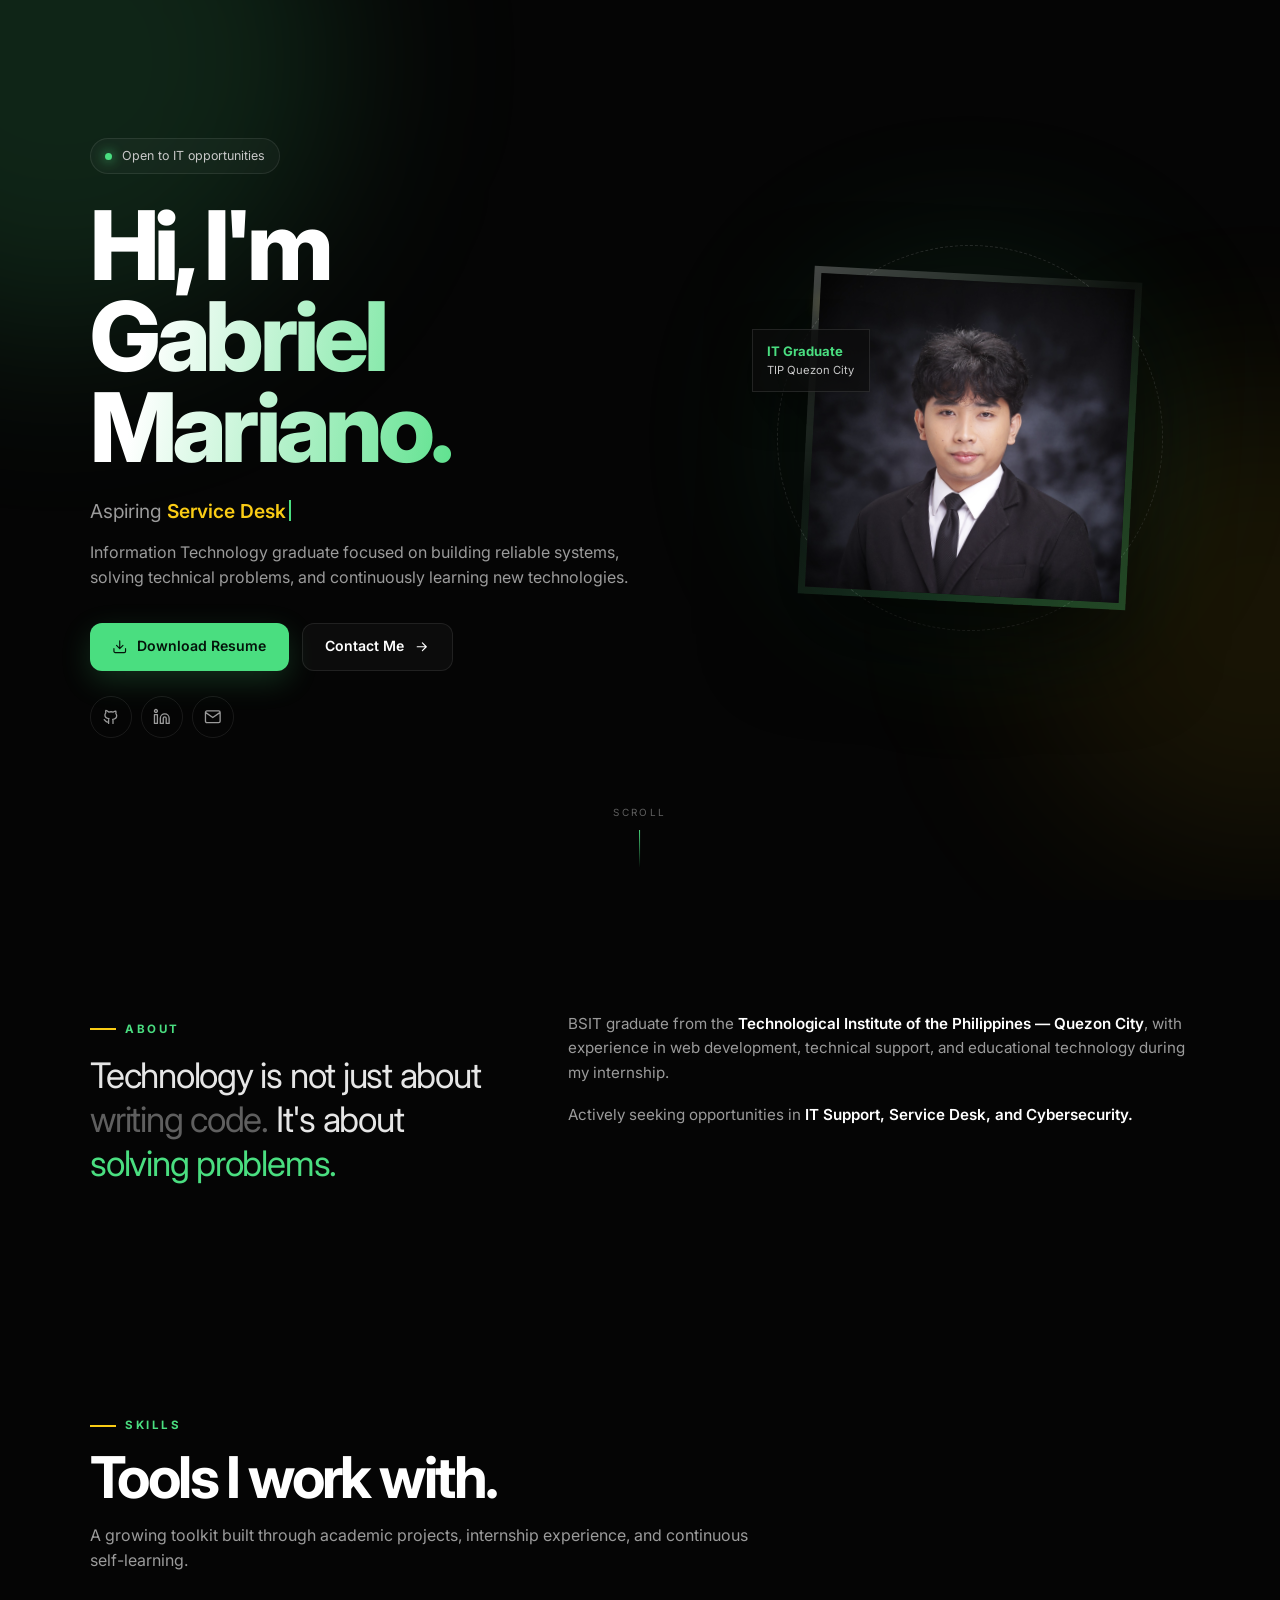
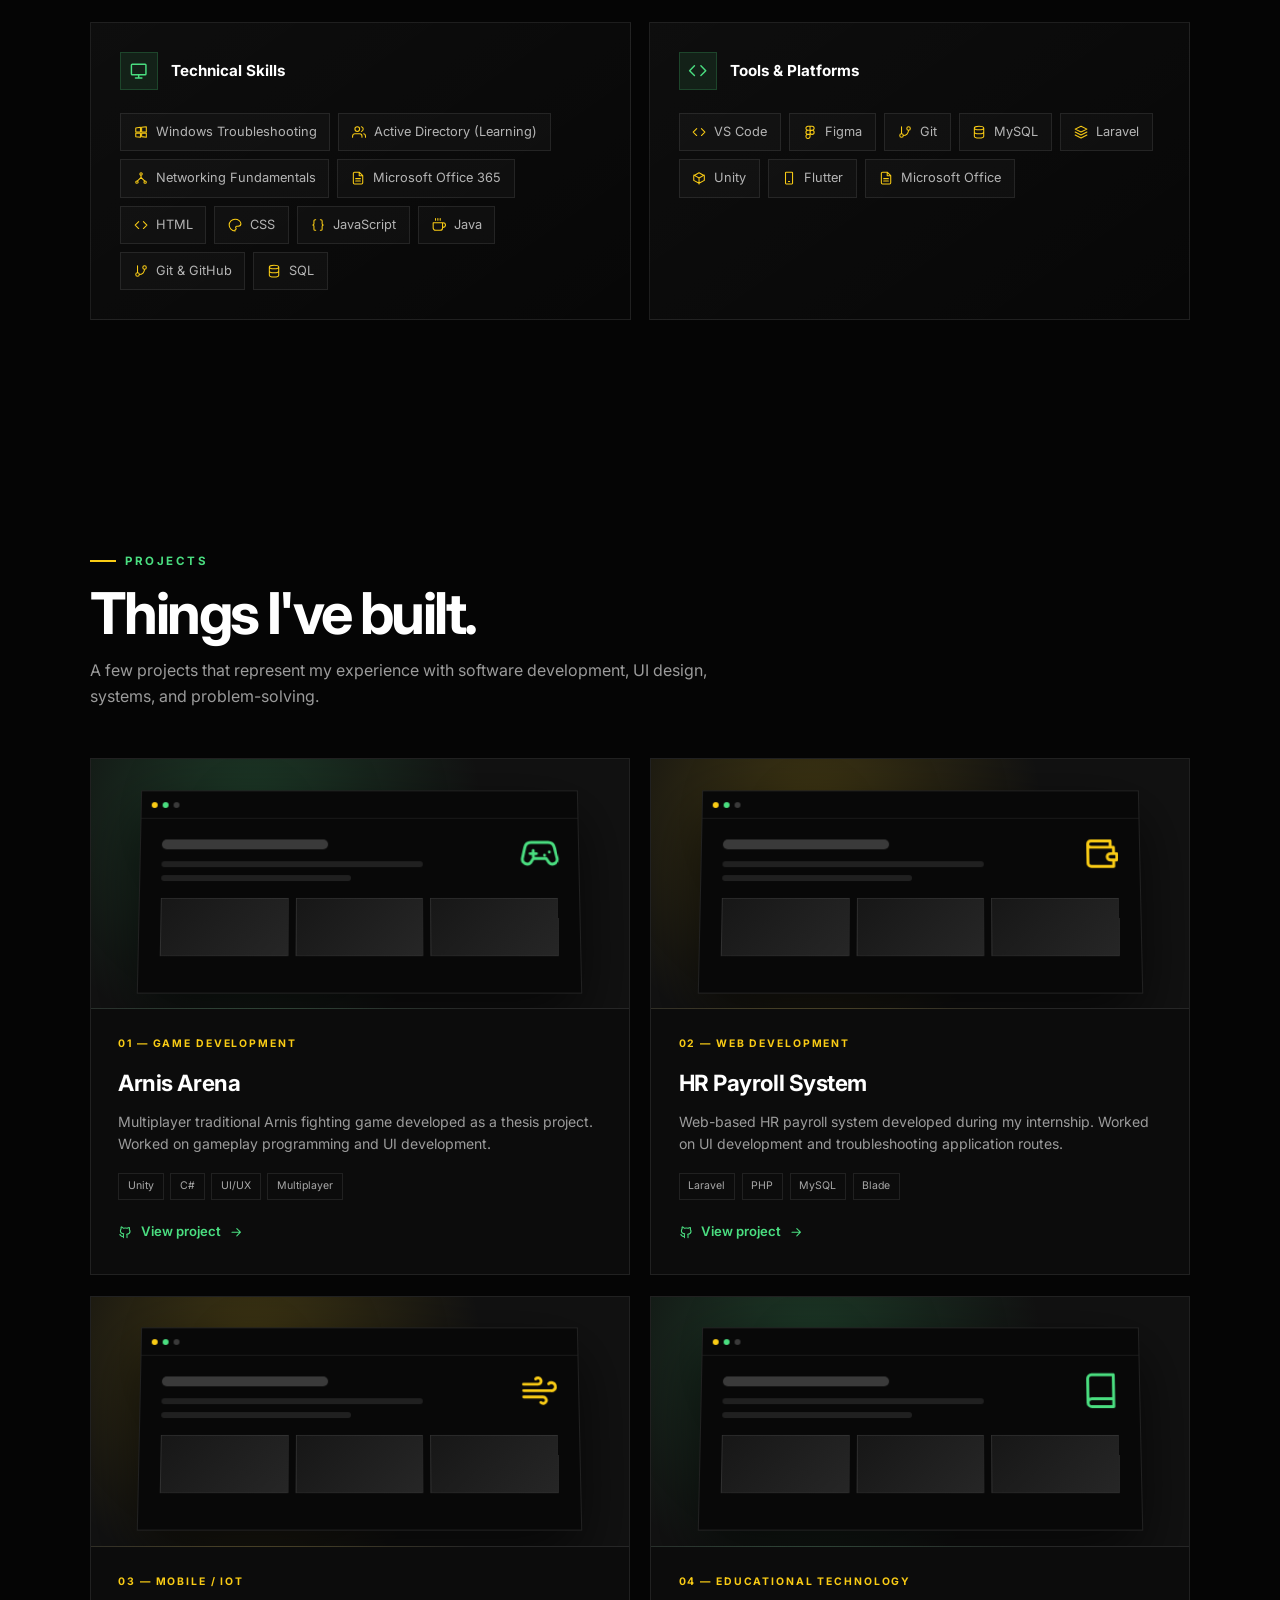
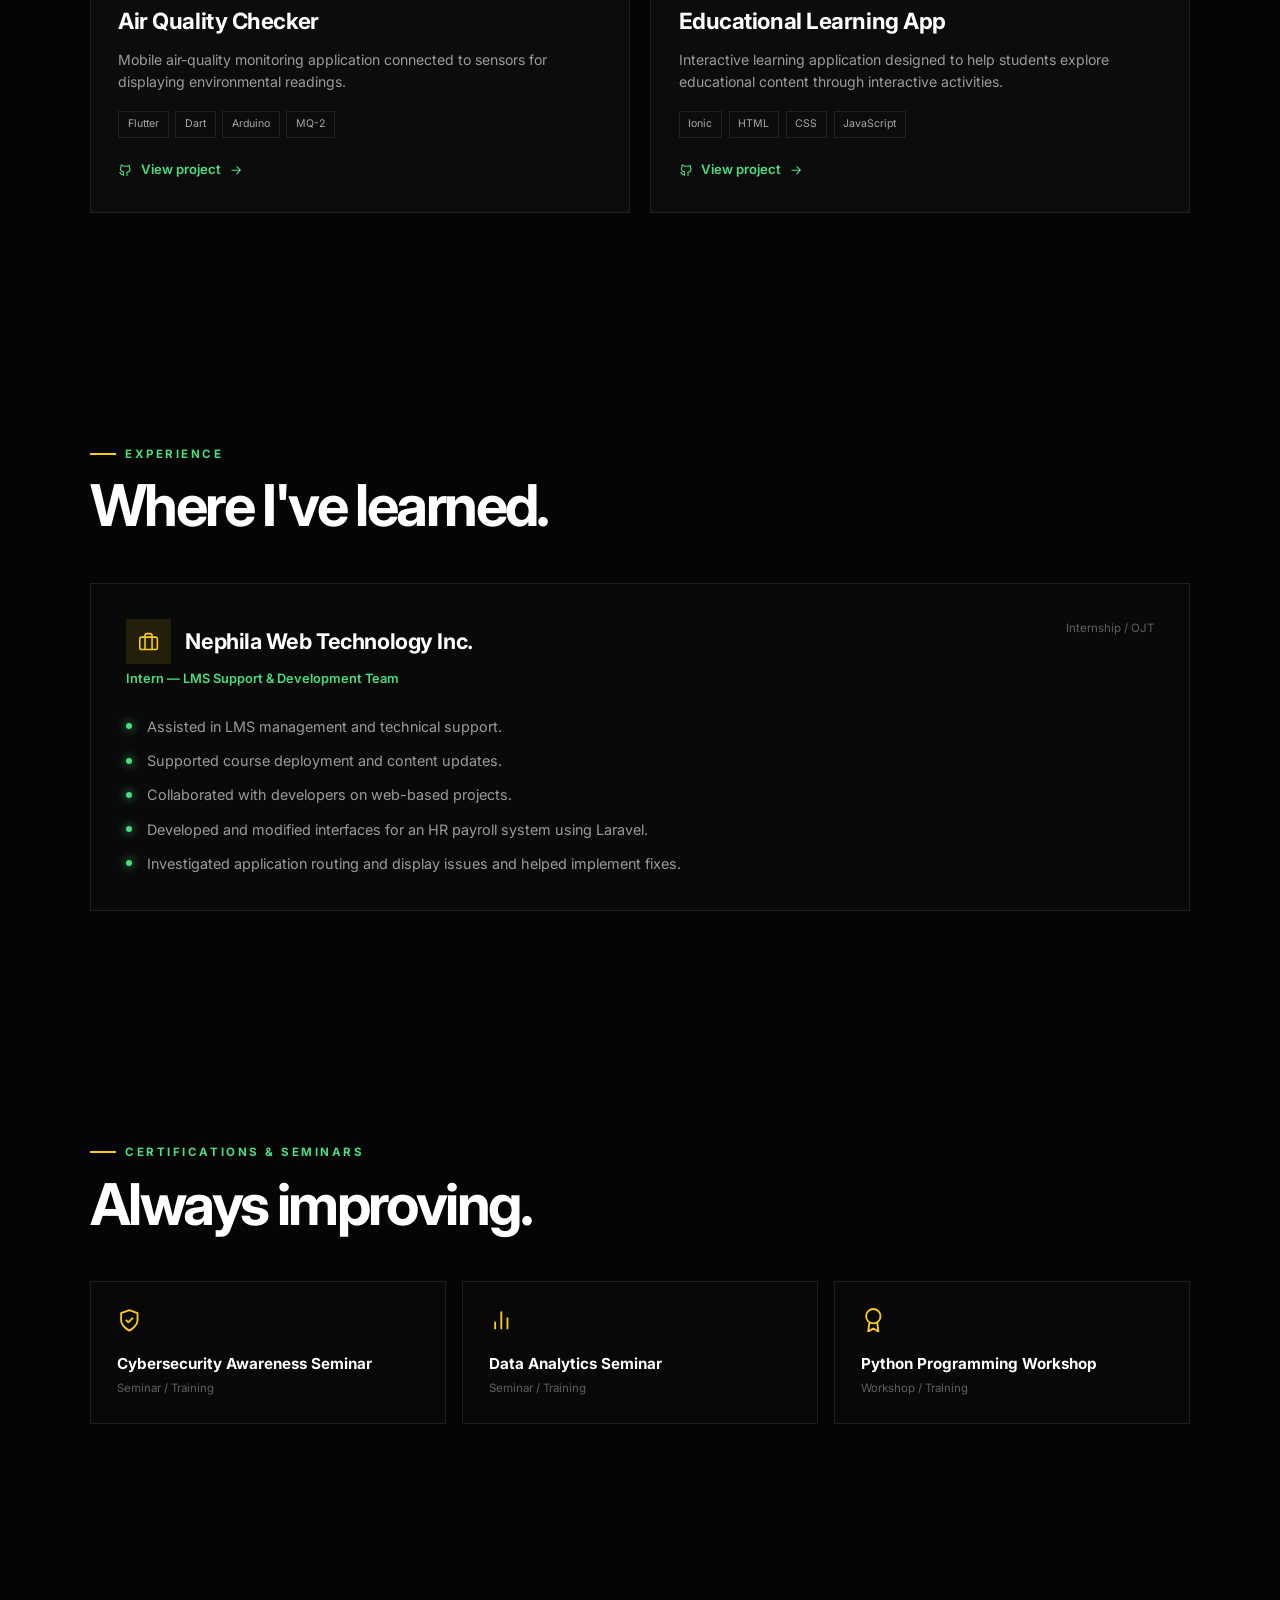
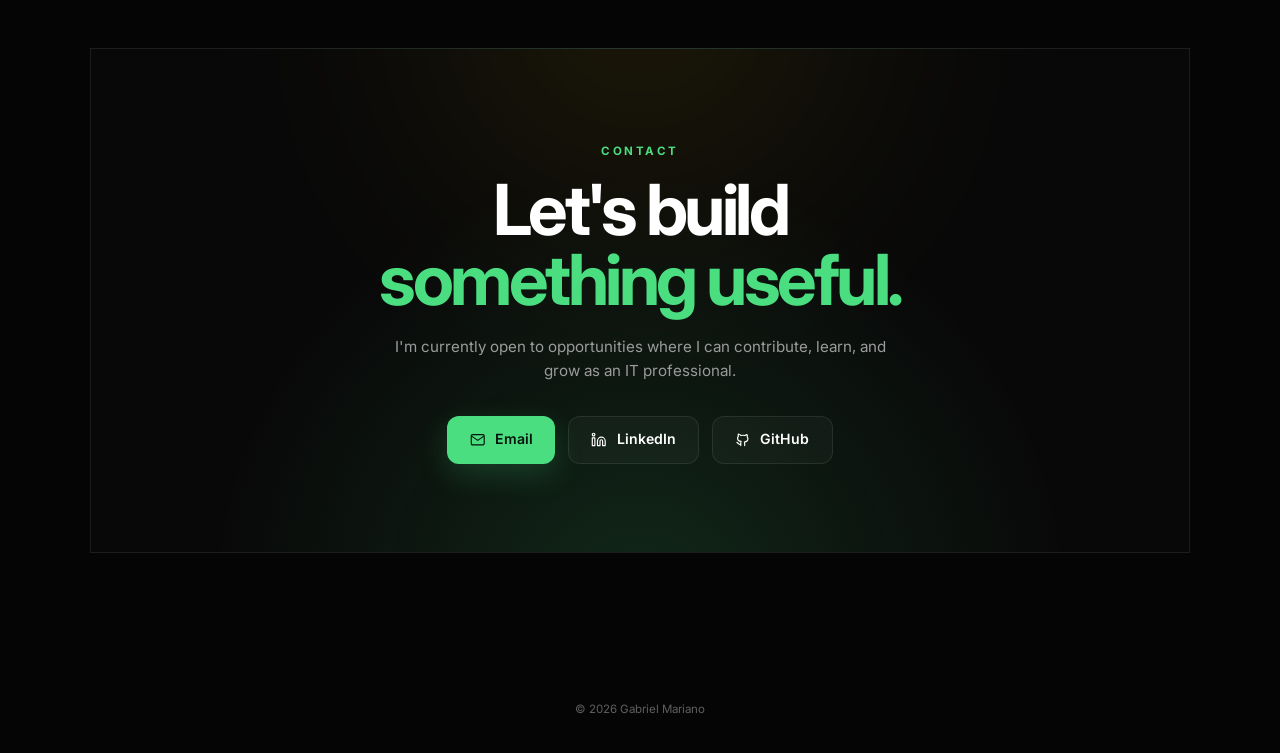
==== Portfolio/index.html @ 4d527157 "Add files via upload" ====
<!DOCTYPE html>
<html lang="en">
<head>
<meta charset="UTF-8">
<meta name="viewport" content="width=device-width, initial-scale=1, viewport-fit=cover">
<title>Gabriel Mariano — IT Portfolio</title>
<meta name="description" content="Gabriel Mariano — Information Technology graduate specializing in IT Support, Development and Cybersecurity.">
<link rel="icon" href="logo.ico">
<link rel="preconnect" href="https://fonts.googleapis.com">
<link href="https://fonts.googleapis.com/css2?family=Inter:wght@400;500;600;700;800&display=swap" rel="stylesheet">
<link rel="stylesheet" href="style.css">
</head>
<body>
<div id="bar"></div><div class="ambient"></div>

<!-- Intro -->
<header class="hero"><div class="container"><div class="hero-layout">
  <div class="hero-content">
    <div class="pill"><i></i>Open to IT opportunities</div>
    <h1>Hi, I'm <span>Gabriel Mariano.</span></h1>
    <p class="role">Aspiring <b id="role">IT Support</b></p>
    <p class="lead">Information Technology graduate focused on building reliable systems, solving technical problems, and continuously learning new technologies.</p>
    <div class="actions">
      <a class="btn pri" href="Gabriel_Mariano_Resume.pdf" download><i class="ic" data-i="download"></i>Download Resume</a>
      <a class="btn sec" href="#contact">Contact Me<i class="ic" data-i="arrow"></i></a>
    </div>
    <div class="soc">
      <a href="https://github.com/Gaxz-hub" target="_blank" rel="noopener noreferrer" aria-label="GitHub"><i class="ic" data-i="github"></i></a>
      <a href="https://www.linkedin.com/in/gabriel-mariano-774708391/" target="_blank" rel="noopener noreferrer" aria-label="LinkedIn"><i class="ic" data-i="linkedin"></i></a>
      <a href="mailto:gablmr07012003@gmail.com" aria-label="Email"><i class="ic" data-i="mail"></i></a>
    </div>
  </div>
  <div class="hero-visual"><div class="scene" id="scene">
    <div class="glow"></div><div class="ring"></div>
    <div class="photo"><div><b>GM</b><img src="Profile.jpg" alt="Gabriel Mariano" onerror="this.remove()"></div></div>
    <div class="float f1"><strong>IT Graduate</strong>TIP Quezon City</div>
  </div></div>
</div></div><div class="scroll">Scroll<i></i></div></header>

<!-- About -->
<section><div class="container rv"><div class="about">
  <div><div class="label">About</div><div class="big">Technology is not just about <span>writing code.</span> It's about <em>solving problems.</em></div></div>
  <div class="about-text">
    <p>BSIT graduate from the <b>Technological Institute of the Philippines — Quezon City</b>, with experience in web development, technical support, and educational technology during my internship.</p>
    <p>Actively seeking opportunities in <b>IT Support, Service Desk, and Cybersecurity.</b></p>
  </div>
</div></div></section>

<!-- Skills -->
<section><div class="container">
  <div class="intro rv"><div class="label">Skills</div><h2 class="title">Tools I work with.</h2><p>A growing toolkit built through academic projects, internship experience, and continuous self-learning.</p></div>
  <div class="panels">
    <div class="panel rv"><h3><i class="ic" data-i="monitor"></i>Technical Skills</h3><ul class="chips">
      <li><i class="ic" data-i="windows"></i>Windows Troubleshooting</li>
      <li><i class="ic" data-i="users"></i>Active Directory (Learning)</li>
      <li><i class="ic" data-i="network"></i>Networking Fundamentals</li>
      <li><i class="ic" data-i="file"></i>Microsoft Office 365</li>
      <li><i class="ic" data-i="code"></i>HTML</li>
      <li><i class="ic" data-i="css"></i>CSS</li>
      <li><i class="ic" data-i="braces"></i>JavaScript</li>
      <li><i class="ic" data-i="java"></i>Java</li>
      <li><i class="ic" data-i="branch"></i>Git &amp; GitHub</li>
      <li><i class="ic" data-i="db"></i>SQL</li></ul></div>
    <div class="panel rv" style="--d:.1s"><h3><i class="ic" data-i="code"></i>Tools &amp; Platforms</h3><ul class="chips">
      <li><i class="ic" data-i="code"></i>VS Code</li>
      <li><i class="ic" data-i="figma"></i>Figma</li>
      <li><i class="ic" data-i="branch"></i>Git</li>
      <li><i class="ic" data-i="db"></i>MySQL</li>
      <li><i class="ic" data-i="layers"></i>Laravel</li>
      <li><i class="ic" data-i="cube"></i>Unity</li>
      <li><i class="ic" data-i="phone"></i>Flutter</li>
      <li><i class="ic" data-i="file"></i>Microsoft Office</li></ul></div>
  </div>
</div></section>

<!-- Projects -->
<section><div class="container">
  <div class="intro rv"><div class="label">Projects</div><h2 class="title">Things I've built.</h2><p>A few projects that represent my experience with software development, UI design, systems, and problem-solving.</p></div>
  <div class="projects">
    <article class="project rv" style="--d:0s">
      <div class="preview" tabindex="0" role="button" aria-label="View Arnis Arena samples" data-t="Arnis Arena" data-g="images/map1.png,images/map2.png,images/map3.png" style="--c:#4ade8035;--ac:#4ade80"><div class="browser"><div class="bt"><b></b><b></b><b></b></div><div class="bc"><i class="ic" data-i="gamepad"></i><div class="l1"></div><div class="l2"></div><div class="l2" style="width:48%"></div><div class="cards"><i></i><i></i><i></i></div></div></div><img src="images/arnis-arena.jpg" alt="Arnis Arena preview" loading="lazy" onerror="this.remove()"><span class="view"><i class="ic" data-i="image"></i>View samples</span></div>
      <div class="body"><div class="num">01 — GAME DEVELOPMENT</div><h3>Arnis Arena</h3><p>Multiplayer traditional Arnis fighting game developed as a thesis project. Worked on gameplay programming and UI development.</p><div class="tech"><span>Unity</span><span>C#</span><span>UI/UX</span><span>Multiplayer</span></div>
        <a class="link" href="https://github.com/Gaxz-hub" target="_blank" rel="noopener noreferrer"><i class="ic" data-i="github"></i>View project<i class="ic" data-i="arrow"></i></a></div>
    </article>
    <article class="project rv" style="--d:0.1s">
      <div class="preview" tabindex="0" role="button" aria-label="View HR Payroll System samples" data-t="HR Payroll System" data-g="images/hr-payroll.jpg,images/hr-payroll-2.jpg,images/hr-payroll-3.jpg" style="--c:#facc1535;--ac:#facc15"><div class="browser"><div class="bt"><b></b><b></b><b></b></div><div class="bc"><i class="ic" data-i="wallet"></i><div class="l1"></div><div class="l2"></div><div class="l2" style="width:48%"></div><div class="cards"><i></i><i></i><i></i></div></div></div><img src="images/hr-payroll.jpg" alt="HR Payroll System preview" loading="lazy" onerror="this.remove()"><span class="view"><i class="ic" data-i="image"></i>View samples</span></div>
      <div class="body"><div class="num">02 — WEB DEVELOPMENT</div><h3>HR Payroll System</h3><p>Web-based HR payroll system developed during my internship. Worked on UI development and troubleshooting application routes.</p><div class="tech"><span>Laravel</span><span>PHP</span><span>MySQL</span><span>Blade</span></div>
        <a class="link" href="https://github.com/Gaxz-hub" target="_blank" rel="noopener noreferrer"><i class="ic" data-i="github"></i>View project<i class="ic" data-i="arrow"></i></a></div>
    </article>
    <article class="project rv" style="--d:0s">
      <div class="preview" tabindex="0" role="button" aria-label="View Air Quality Checker samples" data-t="Air Quality Checker" data-g="images/air-quality.jpg,images/air-quality-2.jpg,images/air-quality-3.jpg" style="--c:#facc1535;--ac:#facc15"><div class="browser"><div class="bt"><b></b><b></b><b></b></div><div class="bc"><i class="ic" data-i="wind"></i><div class="l1"></div><div class="l2"></div><div class="l2" style="width:48%"></div><div class="cards"><i></i><i></i><i></i></div></div></div><img src="images/air-quality.jpg" alt="Air Quality Checker preview" loading="lazy" onerror="this.remove()"><span class="view"><i class="ic" data-i="image"></i>View samples</span></div>
      <div class="body"><div class="num">03 — MOBILE / IOT</div><h3>Air Quality Checker</h3><p>Mobile air-quality monitoring application connected to sensors for displaying environmental readings.</p><div class="tech"><span>Flutter</span><span>Dart</span><span>Arduino</span><span>MQ-2</span></div>
        <a class="link" href="https://github.com/Gaxz-hub" target="_blank" rel="noopener noreferrer"><i class="ic" data-i="github"></i>View project<i class="ic" data-i="arrow"></i></a></div>
    </article>
    <article class="project rv" style="--d:0.1s">
      <div class="preview" tabindex="0" role="button" aria-label="View Educational Learning App samples" data-t="Educational Learning App" data-g="images/learning-app.jpg,images/learning-app-2.jpg,images/learning-app-3.jpg" style="--c:#4ade8035;--ac:#4ade80"><div class="browser"><div class="bt"><b></b><b></b><b></b></div><div class="bc"><i class="ic" data-i="book"></i><div class="l1"></div><div class="l2"></div><div class="l2" style="width:48%"></div><div class="cards"><i></i><i></i><i></i></div></div></div><img src="images/learning-app.jpg" alt="Educational Learning App preview" loading="lazy" onerror="this.remove()"><span class="view"><i class="ic" data-i="image"></i>View samples</span></div>
      <div class="body"><div class="num">04 — EDUCATIONAL TECHNOLOGY</div><h3>Educational Learning App</h3><p>Interactive learning application designed to help students explore educational content through interactive activities.</p><div class="tech"><span>Ionic</span><span>HTML</span><span>CSS</span><span>JavaScript</span></div>
        <a class="link" href="https://github.com/Gaxz-hub" target="_blank" rel="noopener noreferrer"><i class="ic" data-i="github"></i>View project<i class="ic" data-i="arrow"></i></a></div>
    </article>
  </div>
</div></section>

<!-- Experience -->
<section><div class="container">
  <div class="intro rv"><div class="label">Experience</div><h2 class="title">Where I've learned.</h2></div>
  <div class="exp rv">
    <div class="exp-top"><div><h3><i class="ic" data-i="briefcase"></i>Nephila Web Technology Inc.</h3><div class="pos">Intern — LMS Support &amp; Development Team</div></div><div class="date">Internship / OJT</div></div>
    <ul><li>Assisted in LMS management and technical support.</li><li>Supported course deployment and content updates.</li><li>Collaborated with developers on web-based projects.</li><li>Developed and modified interfaces for an HR payroll system using Laravel.</li><li>Investigated application routing and display issues and helped implement fixes.</li></ul>
  </div>
</div></section>

<!-- Certifications -->
<section><div class="container">
  <div class="intro rv"><div class="label">Certifications &amp; Seminars</div><h2 class="title">Always improving.</h2></div>
  <div class="certs">
    <div class="cert rv" tabindex="0" role="button" aria-label="View Cybersecurity Awareness Seminar certificate" data-t="Cybersecurity Awareness Seminar" data-g="images/cert-cybersecurity.jpg"><i class="ic" data-i="shield"></i><h3>Cybersecurity Awareness Seminar</h3><p>Seminar / Training</p><span class="view"><i class="ic" data-i="image"></i>View</span></div>
    <div class="cert rv" tabindex="0" role="button" aria-label="View Data Analytics Seminar certificate" data-t="Data Analytics Seminar" data-g="images/cert-data-analytics.jpg" style="--d:.1s"><i class="ic" data-i="chart"></i><h3>Data Analytics Seminar</h3><p>Seminar / Training</p><span class="view"><i class="ic" data-i="image"></i>View</span></div>
    <div class="cert rv" tabindex="0" role="button" aria-label="View Python Programming Workshop certificate" data-t="Python Programming Workshop" data-g="images/cert-python.jpg" style="--d:.2s"><i class="ic" data-i="award"></i><h3>Python Programming Workshop</h3><p>Workshop / Training</p><span class="view"><i class="ic" data-i="image"></i>View</span></div>
  </div>
</div></section>

<!-- Contact -->
<section id="contact"><div class="container rv"><div class="contact">
  <div class="label">Contact</div>
  <h2>Let's build<br><em>something useful.</em></h2>
  <p>I'm currently open to opportunities where I can contribute, learn, and grow as an IT professional.</p>
  <div class="links">
    <a class="btn pri" href="mailto:gablmr07012003@gmail.com"><i class="ic" data-i="mail"></i>Email</a>
    <a class="btn sec" href="https://www.linkedin.com/in/gabriel-mariano-774708391/" target="_blank" rel="noopener noreferrer"><i class="ic" data-i="linkedin"></i>LinkedIn</a>
    <a class="btn sec" href="https://github.com/Gaxz-hub" target="_blank" rel="noopener noreferrer"><i class="ic" data-i="github"></i>GitHub</a>
  </div>
</div></div></section>

<footer>© 2026 Gabriel Mariano</footer>

<div class="lb" id="lb" role="dialog" aria-modal="true" aria-label="Image preview" hidden>
  <button class="lb-x" id="lbx" aria-label="Close"><i class="ic" data-i="x"></i></button>
  <button class="lb-n lb-p" id="lbp" aria-label="Previous"><i class="ic" data-i="left"></i></button>
  <figure class="lb-f"><div class="lb-stage" id="lbs"></div><figcaption><b id="lbt"></b><span id="lbc"></span></figcaption></figure>
  <button class="lb-n lb-nx" id="lbn" aria-label="Next"><i class="ic" data-i="right"></i></button>
</div>

<script>
const P={download:'M21 15v4a2 2 0 01-2 2H5a2 2 0 01-2-2v-4M7 10l5 5 5-5M12 15V3',arrow:'M5 12h14M13 6l6 6-6 6',mail:'M4 4h16a2 2 0 012 2v12a2 2 0 01-2 2H4a2 2 0 01-2-2V6a2 2 0 012-2zM22 6l-10 7L2 6',
github:'M9 19c-4.3 1.4-4.3-2.5-6-3m12 5v-3.5c0-1 .1-1.4-.5-2 2.8-.3 5.5-1.4 5.5-5 0-1.1-.4-2.1-1.1-2.9.3-1.1.3-2.3-.1-3.4 0 0-1-.3-3.4 1.3a11.7 11.7 0 00-6.2 0C6.3 2.9 5.3 3.2 5.3 3.2c-.4 1.1-.4 2.3-.1 3.4A4.4 4.4 0 004 9.5c0 3.6 2.7 4.7 5.5 5-.6.6-.6 1.2-.5 2V21',
linkedin:'M16 8a6 6 0 016 6v7h-4v-7a2 2 0 00-4 0v7h-4v-7a6 6 0 016-6zM2 9h4v12H2zM4 6a2 2 0 100-4 2 2 0 000 4z',
windows:'M3 5l8-1v8H3zM13 3.8L21 3v9h-8zM3 14h8v7l-8-1zM13 14h8v7l-8-1.2z',users:'M17 21v-2a4 4 0 00-4-4H5a4 4 0 00-4 4v2M9 11a4 4 0 100-8 4 4 0 000 8zM23 21v-2a4 4 0 00-3-3.9M16 3.1a4 4 0 010 7.8',
network:'M12 3a2 2 0 100 4 2 2 0 000-4zM5 17a2 2 0 100 4 2 2 0 000-4zM19 17a2 2 0 100 4 2 2 0 000-4zM12 7v4M12 11l-6 6M12 11l6 6',file:'M14 2H6a2 2 0 00-2 2v16a2 2 0 002 2h12a2 2 0 002-2V8zM14 2v6h6M8 13h8M8 17h8',
code:'M16 18l6-6-6-6M8 6l-6 6 6 6',css:'M12 22a10 10 0 110-20c5.5 0 10 3.6 10 8 0 3-2.5 4-4.5 4H15a2 2 0 00-1.5 3.3c.6.7.5 1.7-.3 2.2-.4.3-.8.5-1.2.5z',
braces:'M8 3H7a2 2 0 00-2 2v5a2 2 0 01-2 2 2 2 0 012 2v5a2 2 0 002 2h1M16 3h1a2 2 0 012 2v5a2 2 0 002 2 2 2 0 00-2 2v5a2 2 0 01-2 2h-1',java:'M18 8h1a4 4 0 010 8h-1M2 8h16v9a4 4 0 01-4 4H6a4 4 0 01-4-4zM6 1v3M10 1v3M14 1v3',
branch:'M6 3v12M18 9a3 3 0 100-6 3 3 0 000 6zM6 21a3 3 0 100-6 3 3 0 000 6zM18 9a9 9 0 01-9 9',db:'M12 8c4.4 0 8-1.3 8-3s-3.6-3-8-3-8 1.3-8 3 3.6 3 8 3zM4 5v14c0 1.7 3.6 3 8 3s8-1.3 8-3V5M4 12c0 1.7 3.6 3 8 3s8-1.3 8-3',
figma:'M5 5.5A3.5 3.5 0 018.5 2H12v7H8.5A3.5 3.5 0 015 5.5zM12 2h3.5a3.5 3.5 0 110 7H12zM12 12.5a3.5 3.5 0 117 0 3.5 3.5 0 11-7 0zM5 19.5A3.5 3.5 0 018.5 16H12v3.5a3.5 3.5 0 11-7 0zM5 12.5A3.5 3.5 0 018.5 9H12v7H8.5A3.5 3.5 0 015 12.5z',
layers:'M12 2l10 5-10 5L2 7zM2 17l10 5 10-5M2 12l10 5 10-5',cube:'M21 16V8l-9-5-9 5v8l9 5zM3.3 7L12 12l8.7-5M12 22V12',phone:'M7 2h10a1 1 0 011 1v18a1 1 0 01-1 1H7a1 1 0 01-1-1V3a1 1 0 011-1zM11 18h2',
monitor:'M4 4h16a1 1 0 011 1v11a1 1 0 01-1 1H4a1 1 0 01-1-1V5a1 1 0 011-1zM8 21h8M12 17v4',
gamepad:'M6 12h4M8 10v4M15 13h.01M18 11h.01M17.3 5H6.7a4 4 0 00-3.9 3.1L1.2 15a3 3 0 005.2 2.5L8 15h8l1.6 2.5a3 3 0 005.2-2.5l-1.6-6.9A4 4 0 0017.3 5z',
wallet:'M20 12V8H6a2 2 0 010-4h12v4M4 6v12a2 2 0 002 2h14v-4M18 12a2 2 0 000 4h4v-4z',wind:'M9.6 4.6A2 2 0 1111 8H2M12.6 19.4A2 2 0 1014 16H2M17.7 7.7A2.5 2.5 0 1119 12H2',
book:'M4 19.5A2.5 2.5 0 016.5 17H20V2H6.5A2.5 2.5 0 004 4.5v15zM20 17v5H6.5A2.5 2.5 0 014 19.5',briefcase:'M20 7H4a2 2 0 00-2 2v10a2 2 0 002 2h16a2 2 0 002-2V9a2 2 0 00-2-2zM16 21V5a2 2 0 00-2-2h-4a2 2 0 00-2 2v16',
shield:'M12 22s8-4 8-10V5l-8-3-8 3v7c0 6 8 10 8 10zM9 12l2 2 4-4',chart:'M18 20V10M12 20V4M6 20v-6',award:'M12 15a7 7 0 100-14 7 7 0 000 14zM8.2 13.9L7 23l5-3 5 3-1.2-9.1',image:'M3 5a2 2 0 012-2h14a2 2 0 012 2v14a2 2 0 01-2 2H5a2 2 0 01-2-2zM8.5 10a1.5 1.5 0 100-3 1.5 1.5 0 000 3zM21 15l-5-5L5 21',x:'M18 6L6 18M6 6l12 12',left:'M15 18l-6-6 6-6',right:'M9 18l6-6-6-6'};
document.querySelectorAll('[data-i]').forEach(e=>e.innerHTML=`<svg viewBox="0 0 24 24" fill="none" stroke="currentColor" stroke-width="1.8" stroke-linecap="round" stroke-linejoin="round" aria-hidden="true"><path d="${P[e.dataset.i]}"/></svg>`);
const io=new IntersectionObserver(es=>es.forEach(e=>{if(e.isIntersecting){e.target.classList.add('in');io.unobserve(e.target)}}),{threshold:.12});
document.querySelectorAll('.rv').forEach(el=>io.observe(el));
const bar=document.getElementById('bar');
addEventListener('scroll',()=>{bar.style.transform=`scaleX(${scrollY/(document.documentElement.scrollHeight-innerHeight)})`},{passive:true});
const sc=document.getElementById('scene');
if(innerWidth>850)addEventListener('mousemove',e=>{sc.style.transform=`translate(${(e.clientX/innerWidth-.5)*14}px,${(e.clientY/innerHeight-.5)*14}px)`});
const roles=['IT Support','Service Desk','Cybersecurity'],el=document.getElementById('role');
if(!matchMedia('(prefers-reduced-motion:reduce)').matches){let r=0,c=0,del=false;
(function t(){const w=roles[r];c+=del?-1:1;el.textContent=w.slice(0,c);let s=del?40:90;
if(!del&&c===w.length){del=true;s=1400}else if(del&&c===0){del=false;r=(r+1)%roles.length;s=300}setTimeout(t,s)})()}

/* Lightbox gallery */
const lb=document.getElementById('lb'),lbs=document.getElementById('lbs'),lbt=document.getElementById('lbt'),lbc=document.getElementById('lbc');
let gal=[],gi=0,opener=null;
function show(){const src=gal[gi];lbs.innerHTML='';const im=new Image();im.alt=lbt.textContent;im.src=src;
im.onerror=()=>{lbs.innerHTML=`<div class="ph"><i class="ic" data-i="image"></i><p>Add your picture here:</p><code>${src}</code></div>`;lbs.querySelector('.ic').innerHTML=document.querySelector('.view .ic').innerHTML};
lbs.appendChild(im);lbc.textContent=gal.length>1?`${gi+1} / ${gal.length}`:'';
document.getElementById('lbp').hidden=document.getElementById('lbn').hidden=gal.length<2}
function openLb(el){opener=el;gal=el.dataset.g.split(',');gi=0;lbt.textContent=el.dataset.t;lb.hidden=false;document.body.style.overflow='hidden';requestAnimationFrame(()=>lb.classList.add('on'));show();document.getElementById('lbx').focus()}
function closeLb(){lb.classList.remove('on');document.body.style.overflow='';setTimeout(()=>{lb.hidden=true;lbs.innerHTML=''},250);opener&&opener.focus()}
const step=d=>{gi=(gi+d+gal.length)%gal.length;show()};
document.querySelectorAll('[data-g]').forEach(el=>{el.onclick=()=>openLb(el);el.onkeydown=e=>{if(e.key==='Enter'||e.key===' '){e.preventDefault();openLb(el)}}});
document.getElementById('lbx').onclick=closeLb;document.getElementById('lbp').onclick=()=>step(-1);document.getElementById('lbn').onclick=()=>step(1);
lb.onclick=e=>{if(e.target===lb||e.target.classList.contains('lb-f'))closeLb()};
addEventListener('keydown',e=>{if(lb.hidden)return;if(e.key==='Escape')closeLb();if(e.key==='ArrowLeft'&&gal.length>1)step(-1);if(e.key==='ArrowRight'&&gal.length>1)step(1)});
let tx=0;lb.addEventListener('touchstart',e=>tx=e.touches[0].clientX,{passive:true});
lb.addEventListener('touchend',e=>{const d=e.changedTouches[0].clientX-tx;if(Math.abs(d)>50&&gal.length>1)step(d<0?1:-1)});
</script>
</body>
</html>
---- Portfolio/style.css ----
:root{--bg:#050505;--surface:#0c0c0c;--line:#ffffff16;--text:#fff;--mut:#9b9b9b;--dim:#5f5f5f;--g:#4ade80;--y:#facc15;--gs:#4ade8018;--ys:#facc151c;
box-sizing:border-box;padding-top:env(safe-area-inset-top,0px);padding-bottom:env(safe-area-inset-bottom,0px)}
*{margin:0;padding:0;box-sizing:border-box}
html{scroll-behavior:smooth;color-scheme:dark}
body{font-family:Inter,system-ui,sans-serif;background:var(--bg);color:var(--text);line-height:1.6;-webkit-font-smoothing:antialiased;overflow-x:hidden}
a{color:inherit;text-decoration:none}ul{list-style:none}img{max-width:100%;display:block}
.container{width:min(1100px,90%);margin:auto}
.ic{display:inline-flex;flex:none}.ic svg{width:1.1em;height:1.1em}
#bar{position:fixed;top:0;left:0;width:100%;height:3px;background:linear-gradient(90deg,var(--g),var(--y));transform:scaleX(0);transform-origin:left;z-index:60}
.ambient{position:fixed;inset:0;z-index:-1;pointer-events:none;overflow:hidden}
.ambient::before,.ambient::after{content:"";position:absolute;border-radius:50%;filter:blur(90px)}
.ambient::before{width:560px;height:560px;left:-220px;top:-220px;background:#4ade8026;animation:drift 15s ease-in-out infinite alternate}
.ambient::after{width:480px;height:480px;right:-220px;top:42%;background:#facc1514;animation:drift 18s ease-in-out infinite alternate-reverse}
@keyframes drift{to{transform:translate(120px,80px) scale(1.2)}}
/* hero */
.hero{position:relative;min-height:100vh;display:flex;align-items:center;padding:4.5rem 0 6rem}
.hero-layout{width:100%;display:grid;grid-template-columns:1.15fr .85fr;align-items:center;gap:4rem}
.hero-content>*{animation:up .9s cubic-bezier(.16,1,.3,1) both}
.hero-content>:nth-child(2){animation-delay:.1s}.hero-content>:nth-child(3){animation-delay:.2s}.hero-content>:nth-child(4){animation-delay:.3s}.hero-content>:nth-child(5){animation-delay:.4s}
@keyframes up{from{opacity:0;transform:translateY(32px)}}
.pill{display:inline-flex;align-items:center;gap:.6rem;padding:.45rem .9rem;border:1px solid var(--line);border-radius:99px;font-size:.78rem;color:#c9c9c9;background:#ffffff08;margin-bottom:1.6rem}
.pill i{width:7px;height:7px;border-radius:50%;background:var(--g);box-shadow:0 0 12px var(--g);animation:pulse 2s infinite}
@keyframes pulse{50%{opacity:.4;transform:scale(.7)}}
h1{font-size:clamp(3rem,8vw,6rem);line-height:.95;letter-spacing:-.05em;font-weight:800;margin-bottom:1.4rem}
h1 span{display:block;background:linear-gradient(100deg,#fff 10%,var(--g) 70%,var(--y));-webkit-background-clip:text;background-clip:text;color:transparent}
.role{font-size:1.2rem;color:var(--mut);margin-bottom:.8rem}.role b{color:var(--y);font-weight:600}
.role::after{content:"";display:inline-block;width:2px;height:1.1em;margin-left:3px;vertical-align:-3px;background:var(--g);animation:blink 1s steps(1) infinite}
@keyframes blink{50%{opacity:0}}
.lead{max-width:34rem;color:var(--mut);font-size:1rem;margin-bottom:2rem}
.actions{display:flex;flex-wrap:wrap;gap:.8rem}
.btn{display:inline-flex;align-items:center;justify-content:center;gap:.6rem;min-height:3rem;padding:0 1.4rem;border-radius:12px;font-size:.88rem;font-weight:600;transition:transform .3s,box-shadow .3s,border-color .3s,background .3s}
.btn.pri{background:var(--g);color:#04130a;box-shadow:0 10px 30px #4ade8030}.btn.pri:hover{transform:translateY(-4px);box-shadow:0 18px 44px #4ade8055}
.btn.sec{border:1px solid var(--line);background:#ffffff08}.btn.sec:hover{transform:translateY(-4px);border-color:var(--y);background:var(--ys)}
.btn .ic{transition:transform .3s}.btn:hover .ic{transform:translateX(3px)}
.btn.pri:hover .ic{transform:translateY(2px)}
.soc{display:flex;gap:.6rem;margin-top:1.6rem}
.soc a{display:grid;place-items:center;width:2.6rem;height:2.6rem;border:1px solid var(--line);border-radius:50%;color:var(--mut);transition:all .3s}
.soc a:hover{color:#04130a;background:var(--y);border-color:var(--y);transform:translateY(-3px) rotate(-8deg)}
/* photo */
.hero-visual{display:flex;justify-content:center;animation:visual 1.2s cubic-bezier(.16,1,.3,1) both}
@keyframes visual{from{opacity:0;transform:scale(.9) translateY(25px)}}
.scene{width:min(420px,88vw);aspect-ratio:1;position:relative;transition:transform .2s ease-out}
.glow{position:absolute;inset:12%;border-radius:50%;background:var(--g);filter:blur(100px);opacity:.16;animation:glow 5s ease-in-out infinite}
@keyframes glow{50%{opacity:.28;transform:scale(1.1)}}
.ring{position:absolute;inset:4%;border:1px dashed #ffffff22;border-radius:50%;animation:spin 40s linear infinite}
.ring::before{content:"";position:absolute;top:14%;left:12%;width:9px;height:9px;border-radius:50%;background:var(--y);box-shadow:0 0 18px var(--y)}
@keyframes spin{to{transform:rotate(360deg)}}
.photo{position:absolute;inset:11%;padding:7px;border-radius:32px;background:linear-gradient(145deg,#ffffff40,#ffffff08 40%,#4ade8040);box-shadow:0 40px 90px #000a;transform:rotate(3deg);transition:.6s cubic-bezier(.16,1,.3,1)}
.photo:hover{transform:rotate(0) scale(1.02)}
.photo div{position:relative;width:100%;height:100%;border-radius:26px;overflow:hidden;display:grid;place-items:center;background:#111}
.photo b{font-size:4.5rem;letter-spacing:-.06em;color:var(--g)}.photo img{position:absolute;inset:0;width:100%;height:100%;object-fit:cover;filter:grayscale(.2)}
.float{position:absolute;padding:.7rem .9rem;border:1px solid #ffffff1a;background:#0c0c0cb8;backdrop-filter:blur(18px);border-radius:14px;font-size:.7rem;color:#c9c9c9;box-shadow:0 15px 40px #0006}
.float strong{display:block;color:#fff;font-size:.82rem}
.f1{left:-2%;top:24%;animation:f1 5s ease-in-out infinite}.f1 strong{color:var(--g)}
.f2{right:-4%;bottom:20%;animation:f2 6s ease-in-out infinite}.f2 strong{color:var(--y)}
@keyframes f1{50%{transform:translateY(-12px)}}@keyframes f2{50%{transform:translateY(10px)}}
.scroll{position:absolute;bottom:2rem;left:50%;transform:translateX(-50%);display:flex;flex-direction:column;align-items:center;gap:.6rem;color:var(--dim);font-size:.62rem;letter-spacing:.25em;text-transform:uppercase}
.scroll i{width:1px;height:38px;background:linear-gradient(var(--g),transparent);animation:line 2s ease-in-out infinite}
@keyframes line{50%{opacity:.4;transform:scaleY(.6)}}
/* sections */
section{padding:7rem 0}
.label{display:inline-flex;align-items:center;gap:.6rem;color:var(--g);font-size:.72rem;font-weight:700;letter-spacing:.22em;text-transform:uppercase;margin-bottom:.9rem}
.label::before{content:"";width:1.6rem;height:2px;background:var(--y)}
.title{font-size:clamp(2.2rem,5vw,3.6rem);letter-spacing:-.045em;line-height:1;margin-bottom:1rem}
.intro{max-width:42rem;margin-bottom:3rem}.intro p{color:var(--mut)}
.about{display:grid;grid-template-columns:.8fr 1.2fr;gap:4rem;align-items:start}
.big{font-size:clamp(1.5rem,3vw,2.2rem);line-height:1.25;letter-spacing:-.035em;color:#e6e6e6}.big span{color:var(--dim)}.big em{font-style:normal;color:var(--g)}
.about-text p{color:var(--mut);font-size:.95rem}.about-text p+p{margin-top:1.1rem}.about-text b{color:#fff;font-weight:600}
/* skills */
.panels{display:grid;grid-template-columns:repeat(2,1fr);gap:1.1rem}
.panel{padding:1.8rem;border:1px solid var(--line);border-radius:20px;background:linear-gradient(145deg,#ffffff0a,#ffffff03);transition:transform .35s,border-color .35s}
.panel:hover{transform:translateY(-5px);border-color:#4ade8055}
.panel h3{display:flex;align-items:center;gap:.8rem;font-size:.95rem;margin-bottom:1.4rem}
.panel h3 .ic{display:grid;place-items:center;width:2.4rem;height:2.4rem;border-radius:10px;background:var(--gs);border:1px solid #4ade8030;color:var(--g);font-size:1.1rem}
.chips{display:flex;flex-wrap:wrap;gap:.5rem}
.chips li{display:flex;align-items:center;gap:.5rem;padding:.5rem .8rem;border:1px solid var(--line);border-radius:9px;background:#ffffff06;color:#b5b5b5;font-size:.8rem;transition:all .25s}
.chips .ic{color:var(--y);transition:transform .35s}
.chips li:hover{color:#fff;border-color:#4ade8066;transform:translateY(-2px)}.chips li:hover .ic{transform:rotate(-12deg) scale(1.25)}
/* projects */
.projects{display:grid;grid-template-columns:repeat(2,1fr);gap:1.3rem}
.project{overflow:hidden;border:1px solid var(--line);border-radius:22px;background:var(--surface);transition:transform .45s cubic-bezier(.16,1,.3,1),border-color .35s,box-shadow .45s}
.project:hover{transform:translateY(-8px);border-color:#4ade8055;box-shadow:0 30px 70px #0008,0 0 40px #4ade8014}
.preview{position:relative;height:250px;overflow:hidden;border-bottom:1px solid var(--line);background:radial-gradient(circle at 30% 25%,var(--c,#4ade8030),transparent 55%),#111}
.preview>img{position:absolute;inset:0;width:100%;height:100%;object-fit:cover;z-index:2;transition:transform .6s}
.project:hover .preview>img{transform:scale(1.06)}
.browser{position:absolute;left:9%;top:12%;width:82%;height:82%;border:1px solid #ffffff1a;border-radius:12px;background:#080808;box-shadow:0 25px 60px #000a;transform:perspective(900px) rotateX(5deg);transition:.5s}
.project:hover .browser{transform:perspective(900px) rotateX(0) translateY(-6px) scale(1.02)}
.bt{display:flex;align-items:center;gap:5px;height:28px;padding:0 10px;border-bottom:1px solid #ffffff12}.bt b{width:6px;height:6px;border-radius:50%;background:#3a3a3a}.bt b:first-child{background:var(--y)}.bt b:nth-child(2){background:var(--g)}
.bc{padding:1.3rem;position:relative}
.bc .ic{position:absolute;right:1.2rem;top:1rem;font-size:2.2rem;color:var(--ac,var(--g));animation:bob 4s ease-in-out infinite}
@keyframes bob{50%{transform:translateY(-6px)}}
.l1{height:10px;width:42%;border-radius:9px;background:#3a3a3a;margin-bottom:12px}.l2{height:6px;width:66%;border-radius:9px;background:#202020;margin-bottom:8px}
.cards{display:grid;grid-template-columns:repeat(3,1fr);gap:7px;margin-top:1.1rem}.cards i{height:58px;border-radius:7px;background:linear-gradient(135deg,#171717,#262626);border:1px solid #ffffff0d}
.body{padding:1.7rem}
.num{color:var(--y);font-size:.65rem;font-weight:700;letter-spacing:.18em;margin-bottom:.8rem}
.body h3{font-size:1.4rem;letter-spacing:-.02em;margin-bottom:.6rem}.body p{color:var(--mut);font-size:.88rem;margin-bottom:1.1rem}
.tech{display:flex;flex-wrap:wrap;gap:.4rem;margin-bottom:1.3rem}.tech span{padding:.25rem .55rem;border:1px solid var(--line);border-radius:6px;font-size:.66rem;color:#a8a8a8}
.link{display:inline-flex;align-items:center;gap:.5rem;color:var(--g);font-size:.82rem;font-weight:600;transition:.25s}.link:hover{color:#fff;transform:translateX(4px)}
/* experience & certs */
.exp{padding:2.2rem;border:1px solid var(--line);border-radius:20px;background:#ffffff05}
.exp-top{display:flex;justify-content:space-between;gap:1.2rem;margin-bottom:1.6rem}
.exp-top h3{display:flex;align-items:center;gap:.9rem;font-size:1.35rem;letter-spacing:-.02em}
.exp-top h3 .ic{display:grid;place-items:center;width:2.8rem;height:2.8rem;border-radius:12px;background:var(--ys);color:var(--y);font-size:1.2rem}
.pos{color:var(--g);font-size:.8rem;margin-top:.3rem;font-weight:600}.date{color:var(--dim);font-size:.72rem;white-space:nowrap}
.exp li{position:relative;padding-left:1.3rem;color:var(--mut);font-size:.9rem}.exp li+li{margin-top:.7rem}
.exp li::before{content:"";position:absolute;left:0;top:.6em;width:6px;height:6px;border-radius:50%;background:var(--g);box-shadow:0 0 10px var(--g)}
.certs{display:grid;grid-template-columns:repeat(3,1fr);gap:1rem}
.cert{padding:1.6rem;border:1px solid var(--line);border-radius:16px;background:#ffffff04;transition:transform .3s,border-color .3s}
.cert:hover{transform:translateY(-5px);border-color:#facc1555}
.cert .ic{font-size:1.4rem;color:var(--y);margin-bottom:1.2rem;transition:transform .3s}.cert:hover .ic{transform:scale(1.2) rotate(-8deg)}
.cert h3{font-size:.95rem;margin-bottom:.2rem}.cert p{color:var(--dim);font-size:.72rem}
/* contact */
.contact{position:relative;padding:5.5rem 2.5rem;overflow:hidden;text-align:center;border:1px solid var(--line);border-radius:30px;background:radial-gradient(circle at 50% 110%,#4ade8026,transparent 55%),#080808}
.contact::before{content:"";position:absolute;left:50%;top:-220px;width:340px;height:340px;transform:translateX(-50%);background:var(--y);filter:blur(130px);opacity:.1}
.contact>*{position:relative}.contact .label::before{display:none}
.contact h2{font-size:clamp(2.4rem,6vw,4.4rem);letter-spacing:-.05em;line-height:1;margin-bottom:1.2rem}.contact h2 em{font-style:normal;color:var(--g)}
.contact p{max-width:32rem;margin:0 auto 2rem;color:var(--mut);font-size:.95rem}
.links{display:flex;flex-wrap:wrap;justify-content:center;gap:.8rem}
footer{padding:2.2rem 0;color:var(--dim);font-size:.72rem;text-align:center}
.rv{opacity:0;transform:translateY(36px);transition:opacity .9s cubic-bezier(.16,1,.3,1),transform .9s cubic-bezier(.16,1,.3,1);transition-delay:var(--d,0s)}.rv.in{opacity:1;transform:none}
@media (max-width:850px){
.hero-layout{grid-template-columns:1fr;text-align:center;gap:3rem}.hero-visual{order:-1}.lead{margin-inline:auto}.actions,.soc{justify-content:center}.scene{width:320px}
.about{grid-template-columns:1fr;gap:1.6rem}.panels,.projects,.certs{grid-template-columns:1fr}section{padding:5.5rem 0}}
@media (max-width:520px){.scene{width:270px}.btn{width:100%}.preview{height:210px}.contact{padding:4rem 1.2rem;border-radius:22px}.exp{padding:1.5rem}.exp-top{flex-direction:column}.scroll{display:none}.f1{left:-6%}.f2{right:-8%}}
@media (prefers-reduced-motion:reduce){*,*::before,*::after{animation:none!important;transition-duration:.01ms!important}.rv{opacity:1;transform:none}}

/* plain (square) cards */
.panel,.project,.exp,.cert,.contact,.browser,.float,.photo,.photo div,.cards i,.chips li,.tech span,.panel h3 .ic,.exp-top h3 .ic,.preview{border-radius:0}
/* click-to-preview */
.preview,.cert{cursor:pointer}
.view{position:absolute;right:.9rem;bottom:.9rem;z-index:4;display:inline-flex;align-items:center;gap:.45rem;padding:.4rem .7rem;font-size:.7rem;font-weight:600;color:#04130a;background:var(--y);opacity:0;transform:translateY(8px);transition:.3s}
.preview:hover .view,.preview:focus-visible .view,.cert:hover .view,.cert:focus-visible .view{opacity:1;transform:none}
.cert{position:relative}.cert .view{right:1rem;bottom:1rem}
.cert .ic{font-size:1.4rem}.view .ic{margin:0;font-size:1rem;color:inherit}
.preview:focus-visible,.cert:focus-visible{outline:2px solid var(--g);outline-offset:3px}
@media (hover:none){.view{opacity:1;transform:none}}
/* lightbox */
.lb{position:fixed;inset:0;z-index:100;display:flex;align-items:center;justify-content:center;gap:1rem;padding:1.2rem;background:#000d;backdrop-filter:blur(10px);opacity:0;transition:opacity .25s}
.lb[hidden]{display:none}.lb.on{opacity:1}
.lb-f{max-width:min(960px,100%);max-height:100%;display:flex;flex-direction:column;gap:.9rem;transform:scale(.96);transition:transform .35s cubic-bezier(.16,1,.3,1)}.lb.on .lb-f{transform:none}
.lb-stage{display:grid;place-items:center;min-height:240px;max-height:76vh;border:1px solid var(--line);background:#0a0a0a}
.lb-stage img{max-width:100%;max-height:76vh;object-fit:contain;animation:fade .35s}
@keyframes fade{from{opacity:0;transform:scale(.98)}}
.ph{padding:3rem 1.5rem;text-align:center;color:var(--mut);font-size:.9rem}.ph .ic{font-size:2.4rem;color:var(--y);margin-bottom:.8rem}
.ph code{display:inline-block;margin-top:.5rem;padding:.3rem .6rem;background:#ffffff10;color:var(--g);font-size:.8rem}
.lb figcaption{display:flex;justify-content:space-between;gap:1rem;font-size:.85rem;color:var(--mut)}.lb figcaption b{color:#fff}
.lb-x,.lb-n{display:grid;place-items:center;width:2.8rem;height:2.8rem;flex:none;border:1px solid var(--line);background:#ffffff0c;color:#fff;cursor:pointer;font-size:1.2rem;transition:.25s}
.lb-x:hover,.lb-n:hover{background:var(--g);color:#04130a;border-color:var(--g)}
.lb-x{position:absolute;top:1rem;right:1rem}
@media (max-width:640px){.lb{padding:.8rem;gap:.4rem}.lb-n{position:absolute;bottom:1rem;width:2.6rem;height:2.6rem}.lb-p{left:1rem}.lb-nx{right:1rem}.lb-f{margin-bottom:3rem}}
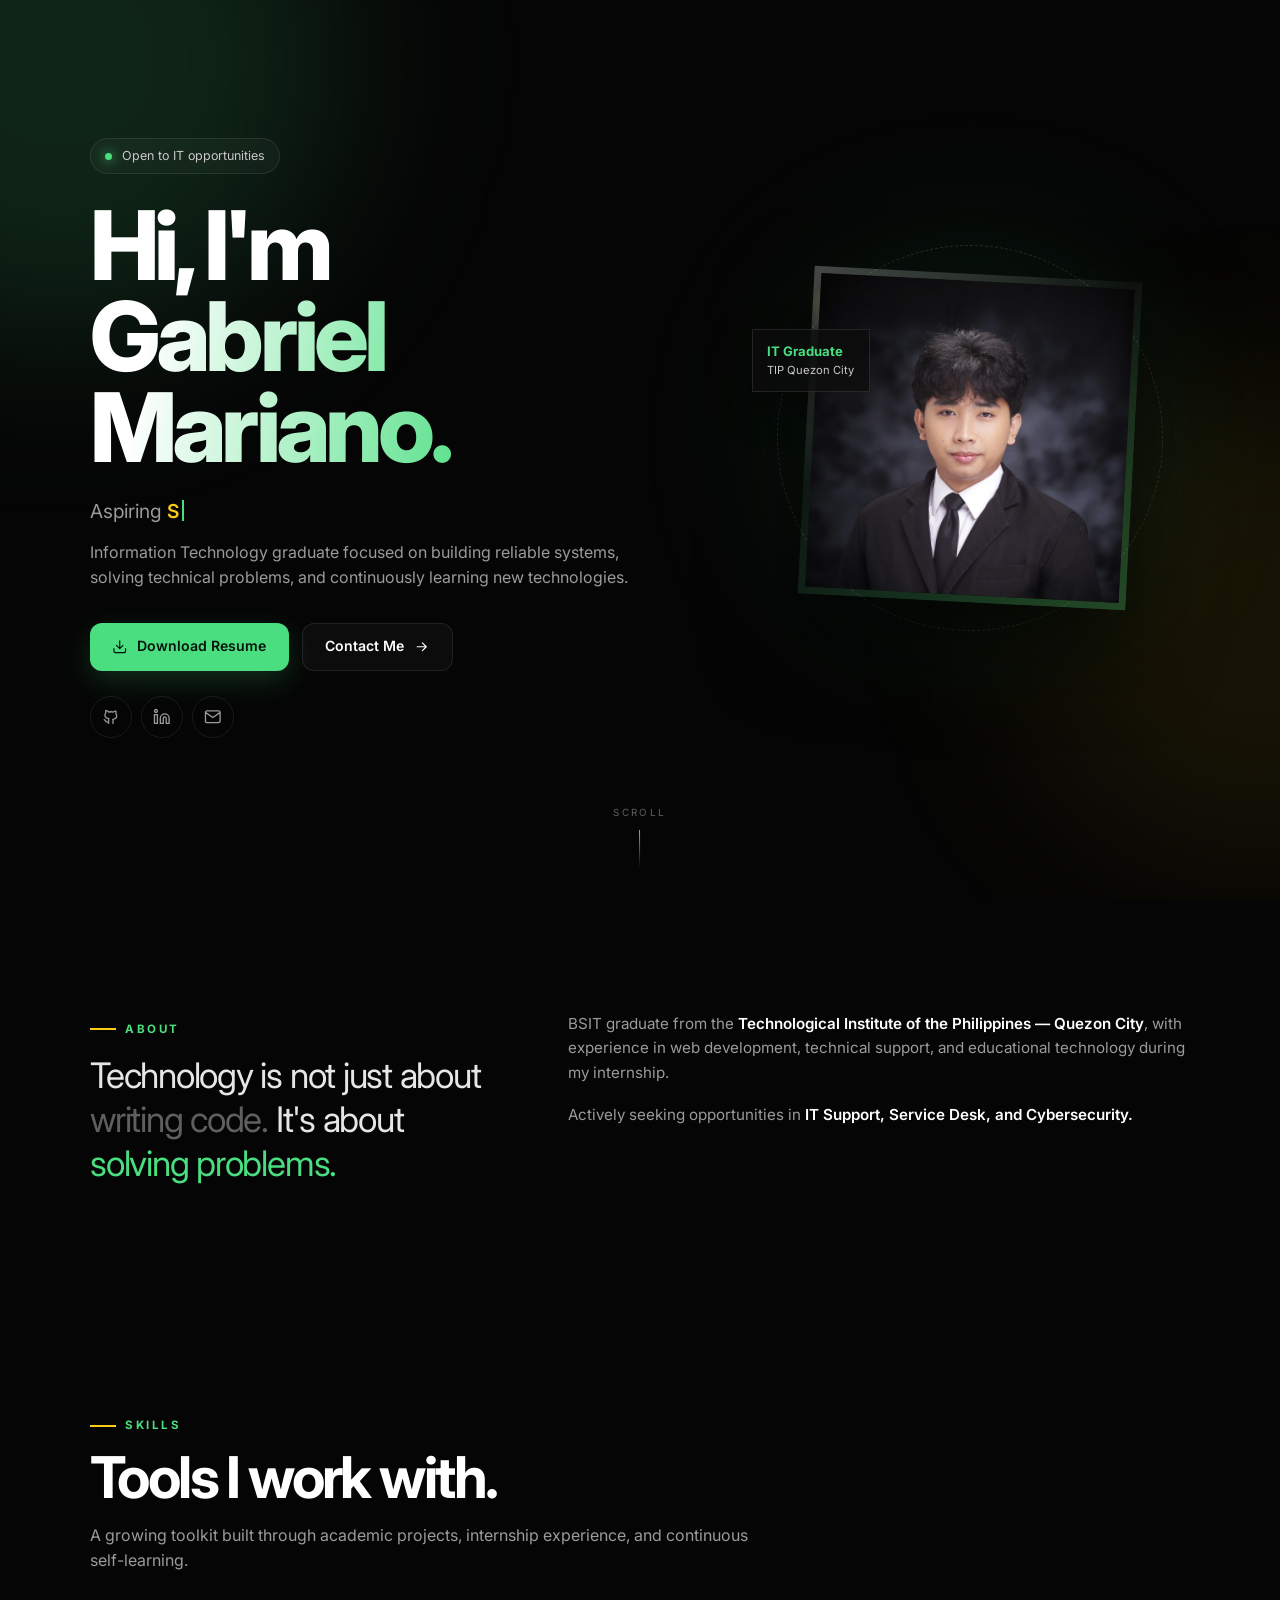
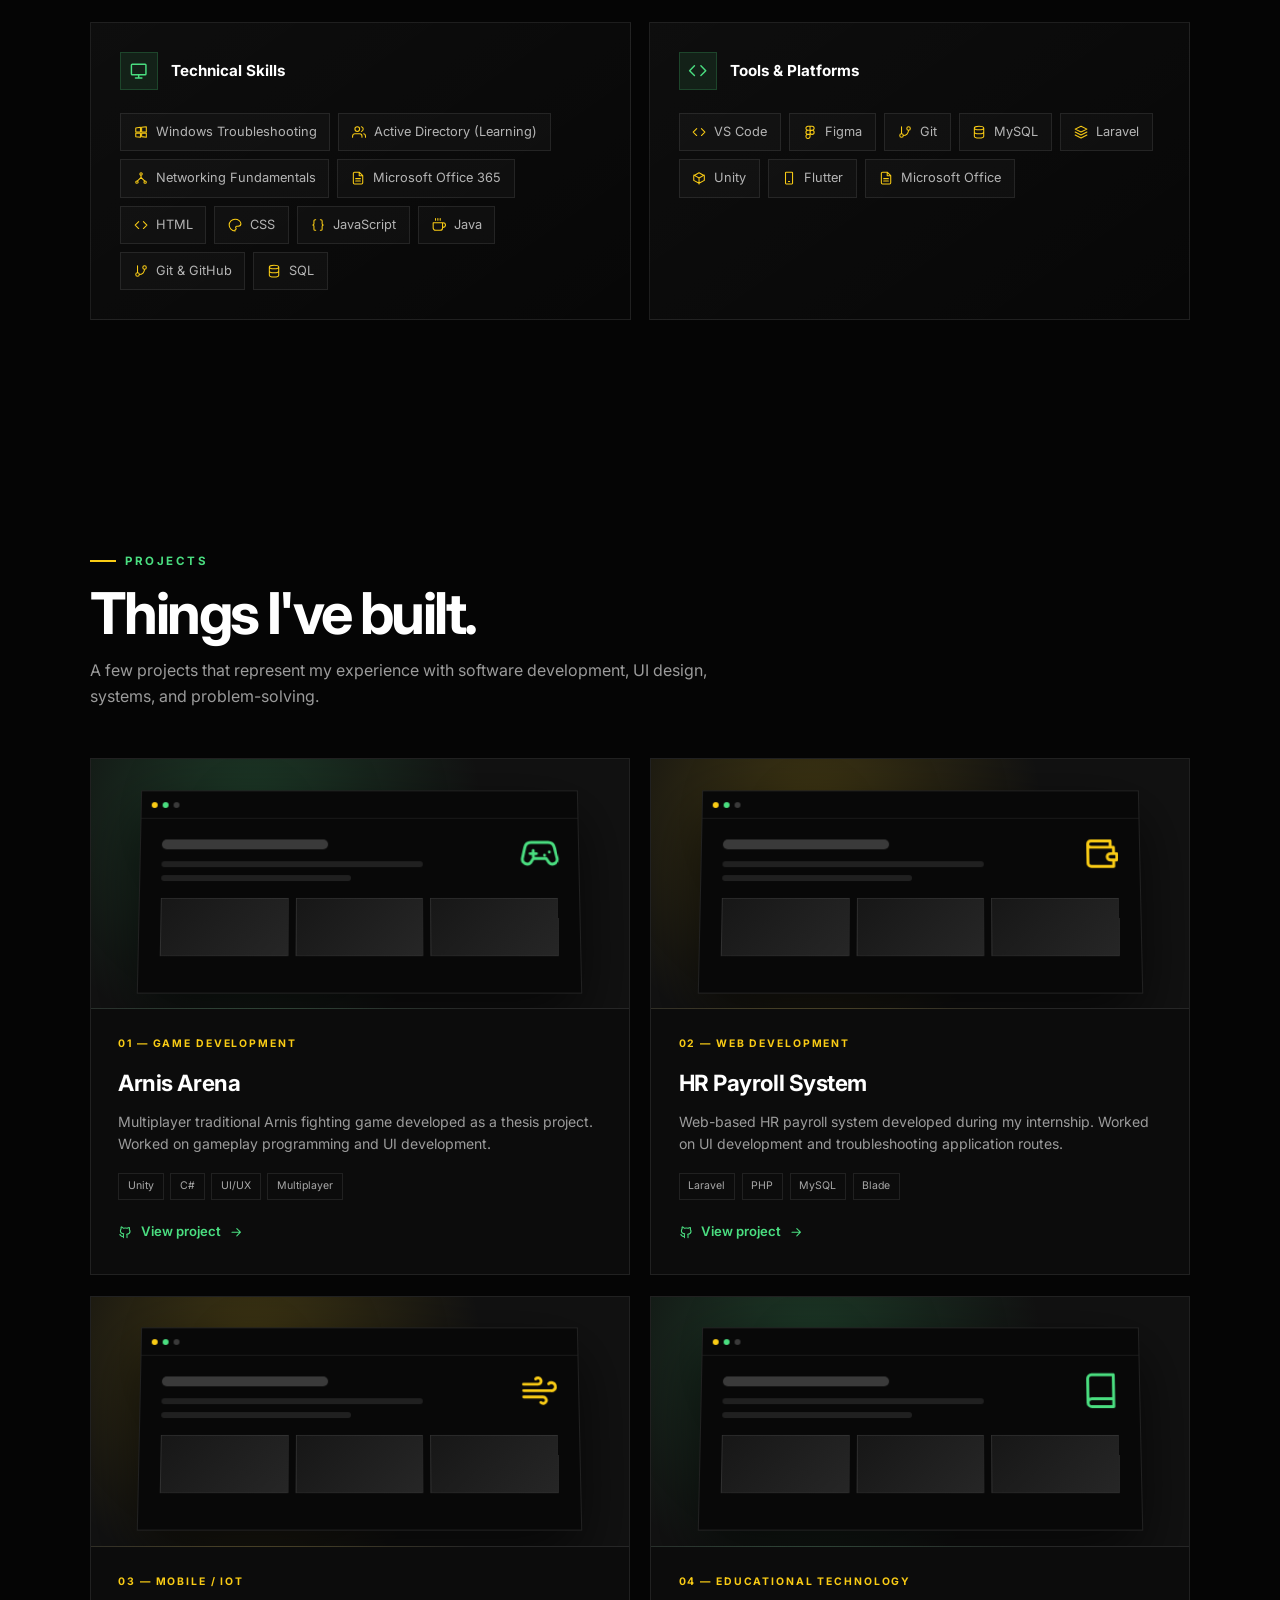
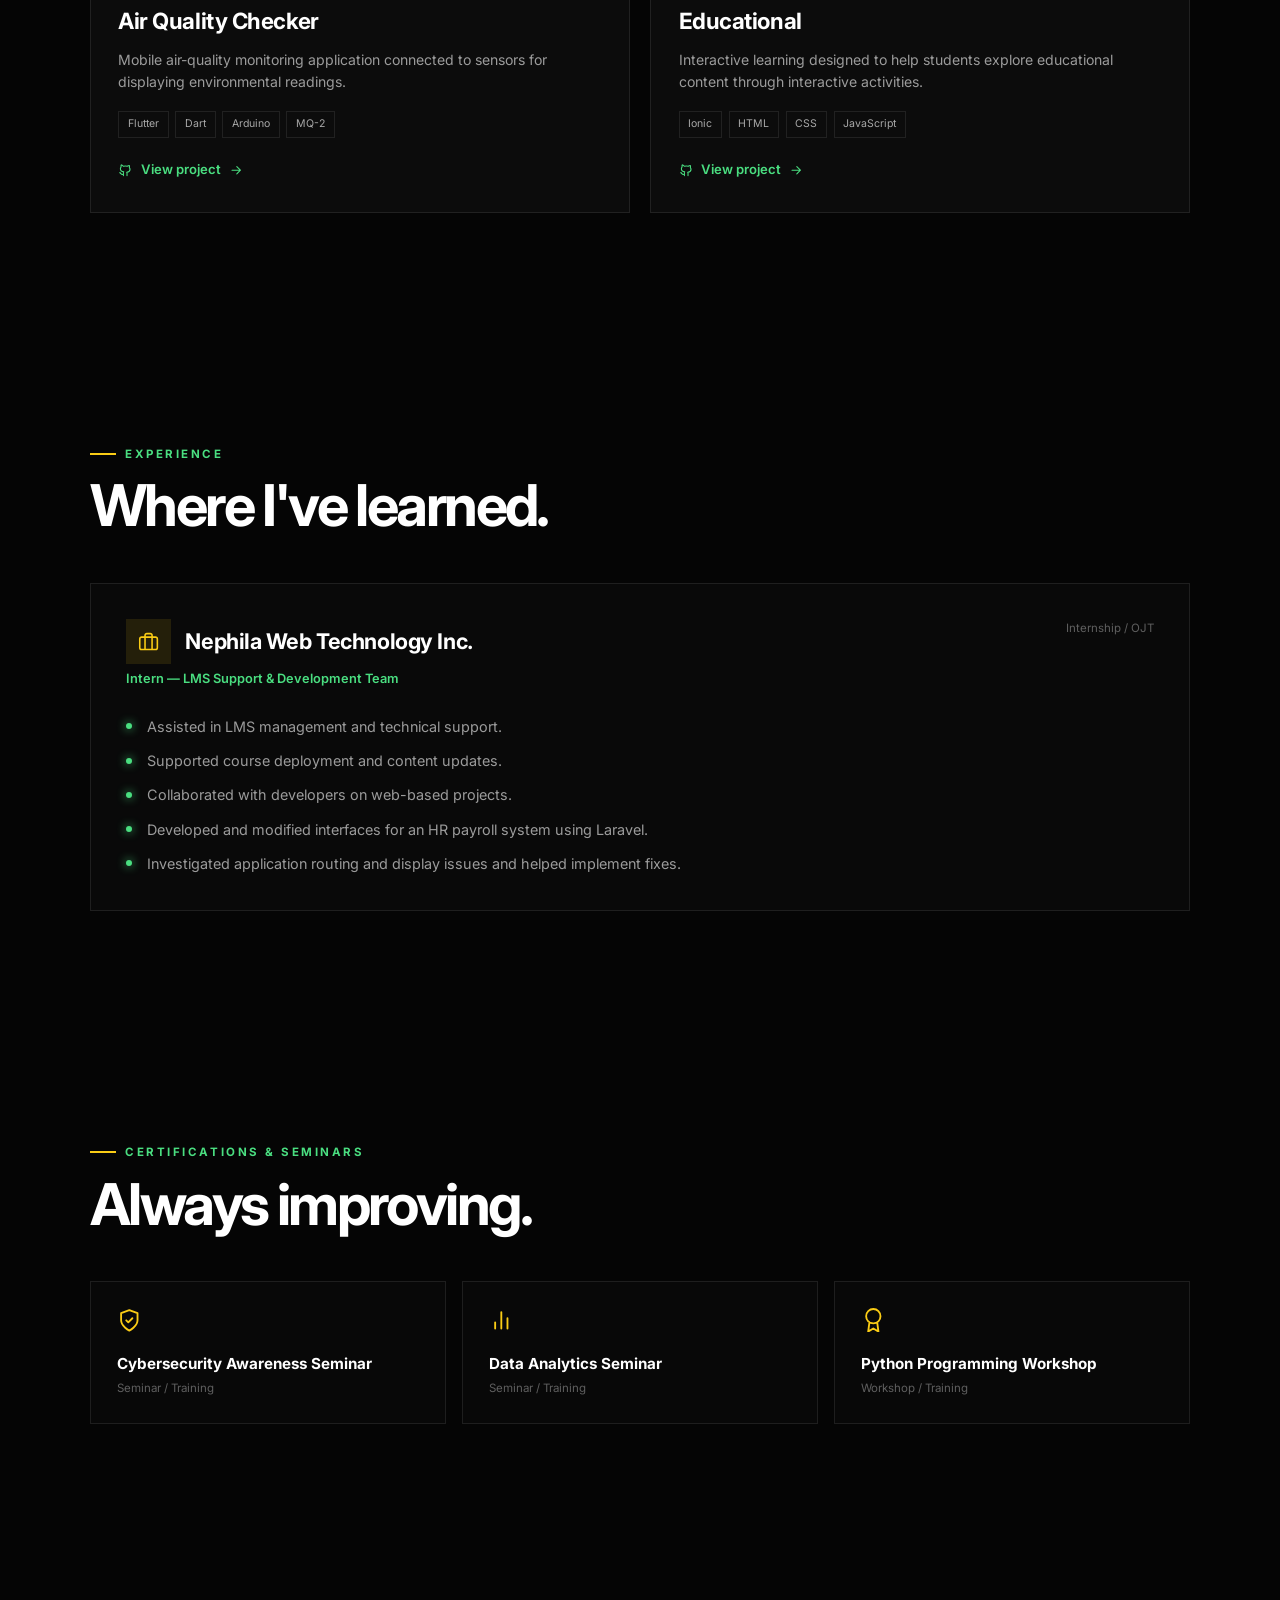
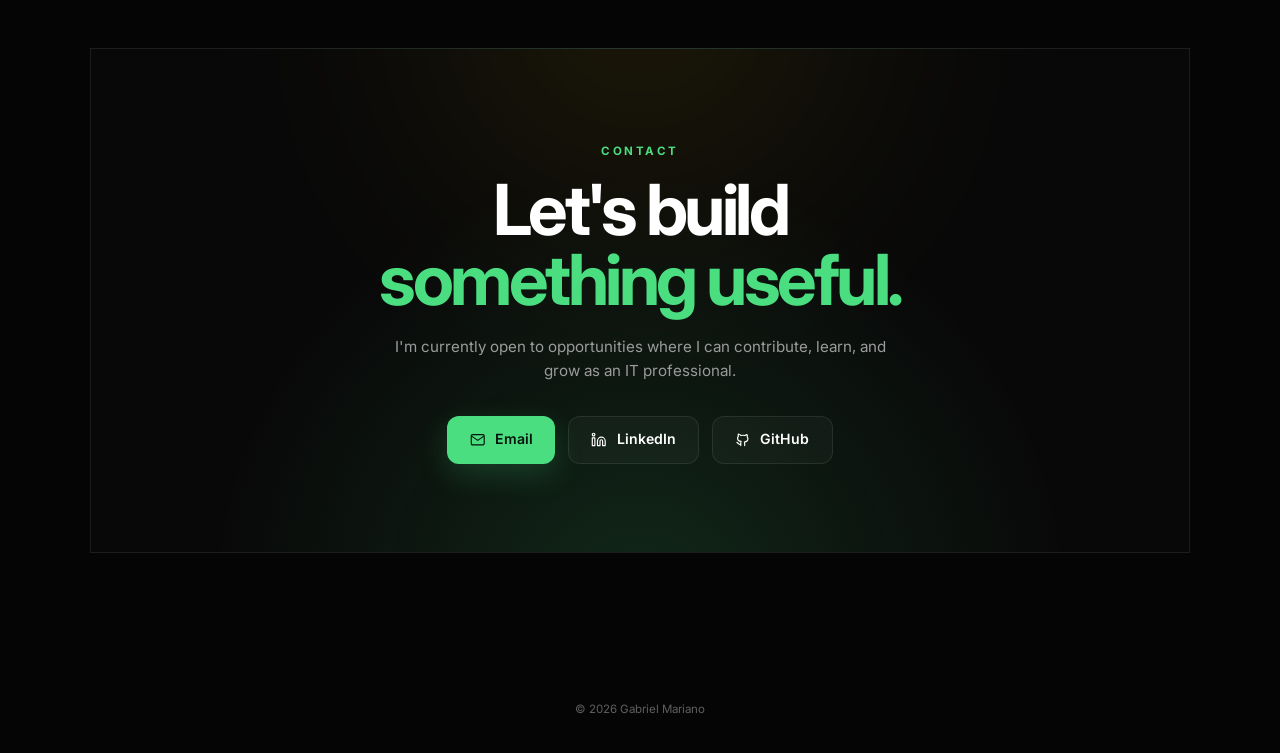
==== commit e448307c: "Add files via upload" ====
--- a/Portfolio/index.html
+++ b/Portfolio/index.html
@@ -18,7 +18,7 @@
   <div class="hero-content">
     <div class="pill"><i></i>Open to IT opportunities</div>
     <h1>Hi, I'm <span>Gabriel Mariano.</span></h1>
-    <p class="role">Aspiring <b id="role">IT Support</b></p>
+    <p class="role">Aspiring <b id="role">IT</b></p>
     <p class="lead">Information Technology graduate focused on building reliable systems, solving technical problems, and continuously learning new technologies.</p>
     <div class="actions">
       <a class="btn pri" href="Gabriel_Mariano_Resume.pdf" download><i class="ic" data-i="download"></i>Download Resume</a>
@@ -78,7 +78,7 @@
   <div class="intro rv"><div class="label">Projects</div><h2 class="title">Things I've built.</h2><p>A few projects that represent my experience with software development, UI design, systems, and problem-solving.</p></div>
   <div class="projects">
     <article class="project rv" style="--d:0s">
-      <div class="preview" tabindex="0" role="button" aria-label="View Arnis Arena samples" data-t="Arnis Arena" data-g="images/map1.png,images/map2.png,images/map3.png" style="--c:#4ade8035;--ac:#4ade80"><div class="browser"><div class="bt"><b></b><b></b><b></b></div><div class="bc"><i class="ic" data-i="gamepad"></i><div class="l1"></div><div class="l2"></div><div class="l2" style="width:48%"></div><div class="cards"><i></i><i></i><i></i></div></div></div><img src="images/arnis-arena.jpg" alt="Arnis Arena preview" loading="lazy" onerror="this.remove()"><span class="view"><i class="ic" data-i="image"></i>View samples</span></div>
+      <div class="preview" tabindex="0" role="button" aria-label="View Arnis Arena samples" data-t="Arnis Arena" data-g="images/map1.png,images/map2.png,images/map3.png" style="--c:#4ade8035;--ac:#4ade80"><div class="browser"><div class="bt"><b></b><b></b><b></b></div><div class="bc"><i class="ic" data-i="gamepad"></i><div class="l1"></div><div class="l2"></div><div class="l2" style="width:48%"></div><div class="cards"><i></i><i></i><i></i></div></div></div><img src="images/logo.png" alt="Arnis Arena preview" loading="lazy" onerror="this.remove()"><span class="view"><i class="ic" data-i="image"></i>View samples</span></div>
       <div class="body"><div class="num">01 — GAME DEVELOPMENT</div><h3>Arnis Arena</h3><p>Multiplayer traditional Arnis fighting game developed as a thesis project. Worked on gameplay programming and UI development.</p><div class="tech"><span>Unity</span><span>C#</span><span>UI/UX</span><span>Multiplayer</span></div>
         <a class="link" href="https://github.com/Gaxz-hub" target="_blank" rel="noopener noreferrer"><i class="ic" data-i="github"></i>View project<i class="ic" data-i="arrow"></i></a></div>
     </article>
@@ -93,8 +93,8 @@
         <a class="link" href="https://github.com/Gaxz-hub" target="_blank" rel="noopener noreferrer"><i class="ic" data-i="github"></i>View project<i class="ic" data-i="arrow"></i></a></div>
     </article>
     <article class="project rv" style="--d:0.1s">
-      <div class="preview" tabindex="0" role="button" aria-label="View Educational Learning App samples" data-t="Educational Learning App" data-g="images/learning-app.jpg,images/learning-app-2.jpg,images/learning-app-3.jpg" style="--c:#4ade8035;--ac:#4ade80"><div class="browser"><div class="bt"><b></b><b></b><b></b></div><div class="bc"><i class="ic" data-i="book"></i><div class="l1"></div><div class="l2"></div><div class="l2" style="width:48%"></div><div class="cards"><i></i><i></i><i></i></div></div></div><img src="images/learning-app.jpg" alt="Educational Learning App preview" loading="lazy" onerror="this.remove()"><span class="view"><i class="ic" data-i="image"></i>View samples</span></div>
-      <div class="body"><div class="num">04 — EDUCATIONAL TECHNOLOGY</div><h3>Educational Learning App</h3><p>Interactive learning application designed to help students explore educational content through interactive activities.</p><div class="tech"><span>Ionic</span><span>HTML</span><span>CSS</span><span>JavaScript</span></div>
+      <div class="preview" tabindex="0" role="button" aria-label="View Educational Learning App samples" data-t="Educational Learning App" data-g="images/solar1.png,images/solar.png,images/solar3.png,images/solar4.png" style="--c:#4ade8035;--ac:#4ade80"><div class="browser"><div class="bt"><b></b><b></b><b></b></div><div class="bc"><i class="ic" data-i="book"></i><div class="l1"></div><div class="l2"></div><div class="l2" style="width:48%"></div><div class="cards"><i></i><i></i><i></i></div></div></div><img src="images/solar.png" alt="Educational Learning App preview" loading="lazy" onerror="this.remove()"><span class="view"><i class="ic" data-i="image"></i>View samples</span></div>
+      <div class="body"><div class="num">04 — EDUCATIONAL TECHNOLOGY</div><h3>Educational</h3><p>Interactive learning designed to help students explore educational content through interactive activities.</p><div class="tech"><span>Ionic</span><span>HTML</span><span>CSS</span><span>JavaScript</span></div>
         <a class="link" href="https://github.com/Gaxz-hub" target="_blank" rel="noopener noreferrer"><i class="ic" data-i="github"></i>View project<i class="ic" data-i="arrow"></i></a></div>
     </article>
   </div>
